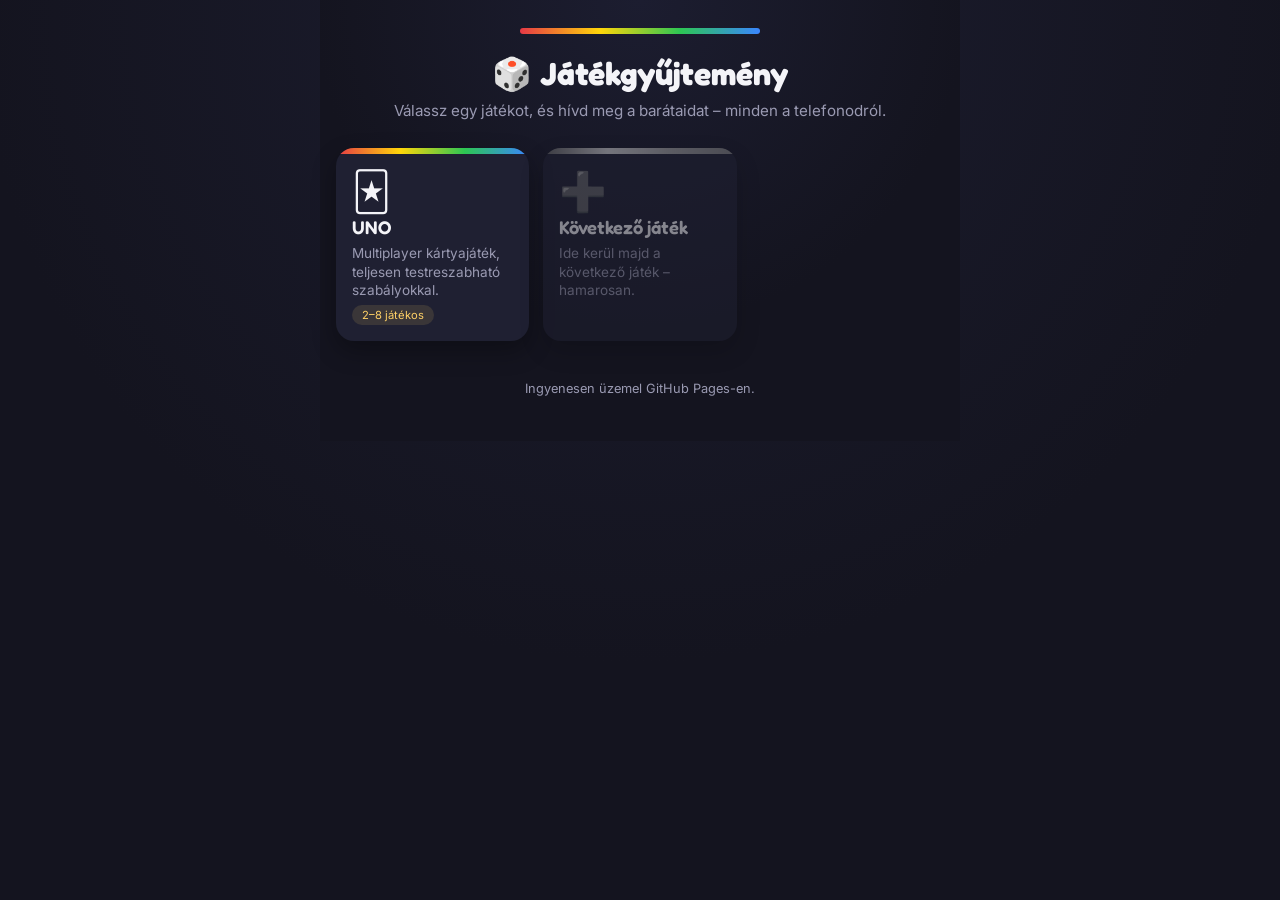
==== index.html @ 3f7d0cee "Add files via upload" ====
<!DOCTYPE html>
<html lang="hu">
<head>
  <meta charset="UTF-8">
  <meta name="viewport" content="width=device-width, initial-scale=1, maximum-scale=1">
  <title>Játékgyűjtemény</title>
  <link rel="preconnect" href="https://fonts.googleapis.com">
  <link href="https://fonts.googleapis.com/css2?family=Fredoka:wght@500;600;700&family=Inter:wght@400;500;600&display=swap" rel="stylesheet">
  <link rel="stylesheet" href="style.css">
</head>
<body>
  <header class="hub-header">
    <div class="stripe"></div>
    <h1>🎲 Játékgyűjtemény</h1>
    <p>Válassz egy játékot, és hívd meg a barátaidat – minden a telefonodról.</p>
  </header>

  <main class="game-grid">
    <!-- ============================================================
         ÚJ JÁTÉK HOZZÁADÁSA: másold ezt a <a class="game-tile"> blokkot,
         állítsd be a hivatkozást (href), az ikont és a leírást.
         ============================================================ -->
    <a class="game-tile" href="games/uno/index.html">
      <div class="tile-stripe"></div>
      <div class="tile-icon">🃏</div>
      <h2>UNO</h2>
      <p>Multiplayer kártyajáték, teljesen testreszabható szabályokkal.</p>
      <span class="tile-tag">2–8 játékos</span>
    </a>

    <div class="game-tile placeholder">
      <div class="tile-stripe"></div>
      <div class="tile-icon">➕</div>
      <h2>Következő játék</h2>
      <p>Ide kerül majd a következő játék – hamarosan.</p>
    </div>
  </main>

  <footer class="hub-footer">
    <p>Ingyenesen üzemel GitHub Pages-en.</p>
  </footer>
</body>
</html>
---- style.css ----
/* ============================================================================
   Játékgyűjtemény – főoldal stílusok
   ============================================================================ */

:root {
  --bg: #14141f;
  --surface: #1f2032;
  --surface-2: #2a2c45;
  --surface-3: #34374f;
  --text: #f4f4f8;
  --text-dim: #9a9ab2;
  --accent: #ffd166;

  --uno-red: #e63946;
  --uno-yellow: #ffd60a;
  --uno-green: #2dc653;
  --uno-blue: #3a86ff;

  --radius: 18px;
  --font-display: 'Fredoka', system-ui, sans-serif;
  --font-body: 'Inter', system-ui, sans-serif;
}

* { box-sizing: border-box; }

html, body {
  margin: 0;
  min-height: 100%;
  background: radial-gradient(circle at top, #1c1d30 0%, var(--bg) 60%);
  color: var(--text);
  font-family: var(--font-body);
}

body {
  padding: 0 16px 32px;
  max-width: 640px;
  margin: 0 auto;
}

h1, h2 { font-family: var(--font-display); margin: 0; }

/* ---------------------------------------------------------------------- */
/* Header                                                                   */
/* ---------------------------------------------------------------------- */
.hub-header {
  padding-top: 28px;
  text-align: center;
}
.hub-header .stripe {
  height: 6px;
  border-radius: 999px;
  margin: 0 auto 20px;
  max-width: 240px;
  background: linear-gradient(90deg, var(--uno-red), var(--uno-yellow), var(--uno-green), var(--uno-blue));
}
.hub-header h1 {
  font-size: 2rem;
  font-weight: 700;
}
.hub-header p {
  color: var(--text-dim);
  margin-top: 8px;
  font-size: 0.95rem;
}

/* ---------------------------------------------------------------------- */
/* Game grid                                                                */
/* ---------------------------------------------------------------------- */
.game-grid {
  display: grid;
  grid-template-columns: repeat(auto-fill, minmax(150px, 1fr));
  gap: 14px;
  margin-top: 28px;
}

.game-tile {
  position: relative;
  display: flex;
  flex-direction: column;
  align-items: flex-start;
  gap: 6px;
  background: var(--surface);
  border-radius: var(--radius);
  padding: 18px 16px 16px;
  text-decoration: none;
  color: var(--text);
  overflow: hidden;
  box-shadow: 0 10px 24px rgba(0,0,0,0.3);
  transition: transform 0.15s ease, box-shadow 0.15s ease;
  min-height: 150px;
}
.game-tile:active {
  transform: scale(0.97);
}
@media (hover: hover) {
  .game-tile:not(.placeholder):hover {
    transform: translateY(-4px) rotate(-1deg);
    box-shadow: 0 16px 30px rgba(0,0,0,0.4);
  }
}

.tile-stripe {
  position: absolute;
  top: 0; left: 0; right: 0;
  height: 6px;
  background: linear-gradient(90deg, var(--uno-red), var(--uno-yellow), var(--uno-green), var(--uno-blue));
}

.tile-icon {
  font-size: 2.4rem;
  line-height: 1;
  margin-top: 6px;
}

.game-tile h2 {
  font-size: 1.15rem;
  font-weight: 600;
}

.game-tile p {
  color: var(--text-dim);
  font-size: 0.85rem;
  margin: 0;
  line-height: 1.35;
}

.tile-tag {
  margin-top: auto;
  font-size: 0.7rem;
  color: var(--accent);
  background: rgba(255, 209, 102, 0.12);
  padding: 3px 10px;
  border-radius: 999px;
}

.game-tile.placeholder {
  opacity: 0.5;
  cursor: default;
}
.game-tile.placeholder .tile-stripe {
  filter: grayscale(1);
}

/* ---------------------------------------------------------------------- */
/* Footer                                                                   */
/* ---------------------------------------------------------------------- */
.hub-footer {
  text-align: center;
  color: var(--text-dim);
  font-size: 0.8rem;
  margin-top: 40px;
}
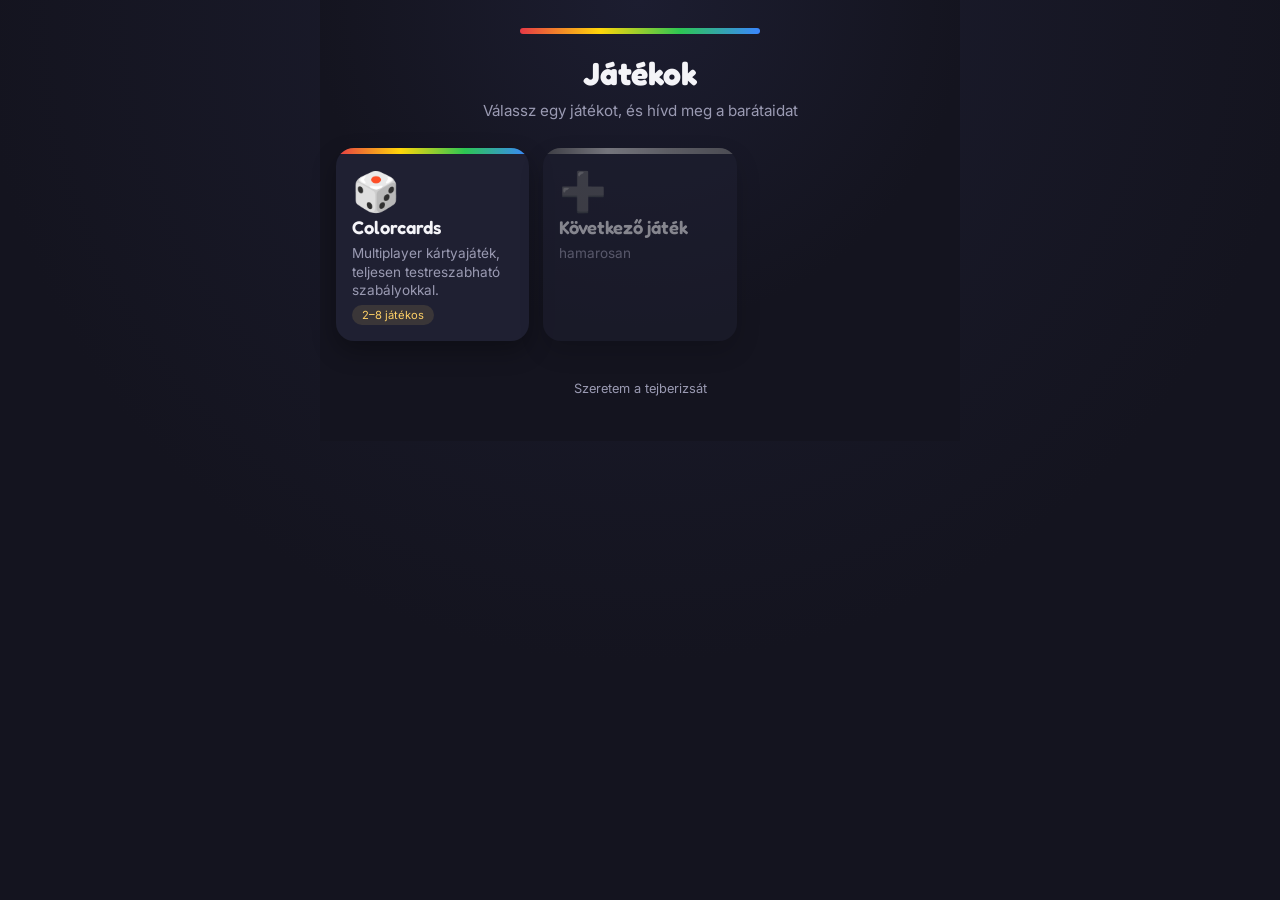
==== commit 47f19c85: "Update game titles and footer text in index.html" ====
--- a/index.html
+++ b/index.html
@@ -3,7 +3,7 @@
 <head>
   <meta charset="UTF-8">
   <meta name="viewport" content="width=device-width, initial-scale=1, maximum-scale=1">
-  <title>Játékgyűjtemény</title>
+  <title>Gamecorner</title>
   <link rel="preconnect" href="https://fonts.googleapis.com">
   <link href="https://fonts.googleapis.com/css2?family=Fredoka:wght@500;600;700&family=Inter:wght@400;500;600&display=swap" rel="stylesheet">
   <link rel="stylesheet" href="style.css">
@@ -11,8 +11,8 @@
 <body>
   <header class="hub-header">
     <div class="stripe"></div>
-    <h1>🎲 Játékgyűjtemény</h1>
-    <p>Válassz egy játékot, és hívd meg a barátaidat – minden a telefonodról.</p>
+    <h1>Játékok</h1>
+    <p>Válassz egy játékot, és hívd meg a barátaidat</p>
   </header>
 
   <main class="game-grid">
@@ -22,8 +22,8 @@
          ============================================================ -->
     <a class="game-tile" href="games/uno/index.html">
       <div class="tile-stripe"></div>
-      <div class="tile-icon">🃏</div>
-      <h2>UNO</h2>
+      <div class="tile-icon">🎲</div>
+      <h2>Colorcards</h2>
       <p>Multiplayer kártyajáték, teljesen testreszabható szabályokkal.</p>
       <span class="tile-tag">2–8 játékos</span>
     </a>
@@ -32,12 +32,12 @@
       <div class="tile-stripe"></div>
       <div class="tile-icon">➕</div>
       <h2>Következő játék</h2>
-      <p>Ide kerül majd a következő játék – hamarosan.</p>
+      <p>hamarosan</p>
     </div>
   </main>
 
   <footer class="hub-footer">
-    <p>Ingyenesen üzemel GitHub Pages-en.</p>
+    <p>Szeretem a tejberizsát</p>
   </footer>
 </body>
 </html>
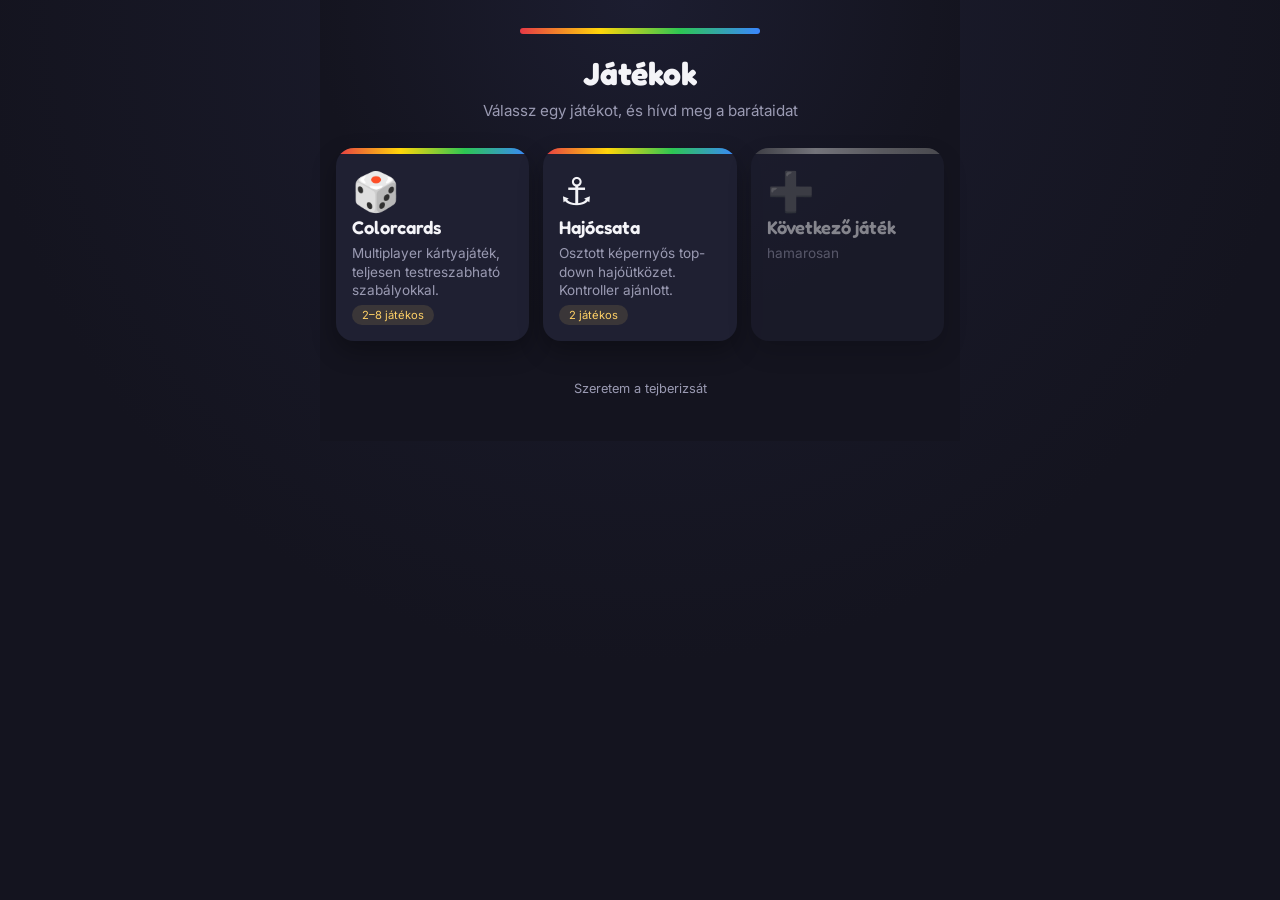
==== commit a3e86a36: "Add Battleships game tile to index.html" ====
--- a/index.html
+++ b/index.html
@@ -28,6 +28,14 @@
       <span class="tile-tag">2–8 játékos</span>
     </a>
 
+    <a class="game-tile" href="games/battleships/index.html">
+      <div class="tile-stripe"></div>
+      <div class="tile-icon">⚓</div>
+      <h2>Hajócsata</h2>
+      <p>Osztott képernyős top-down hajóütközet. Kontroller ajánlott.</p>
+      <span class="tile-tag">2 játékos</span>
+    </a>
+
     <div class="game-tile placeholder">
       <div class="tile-stripe"></div>
       <div class="tile-icon">➕</div>
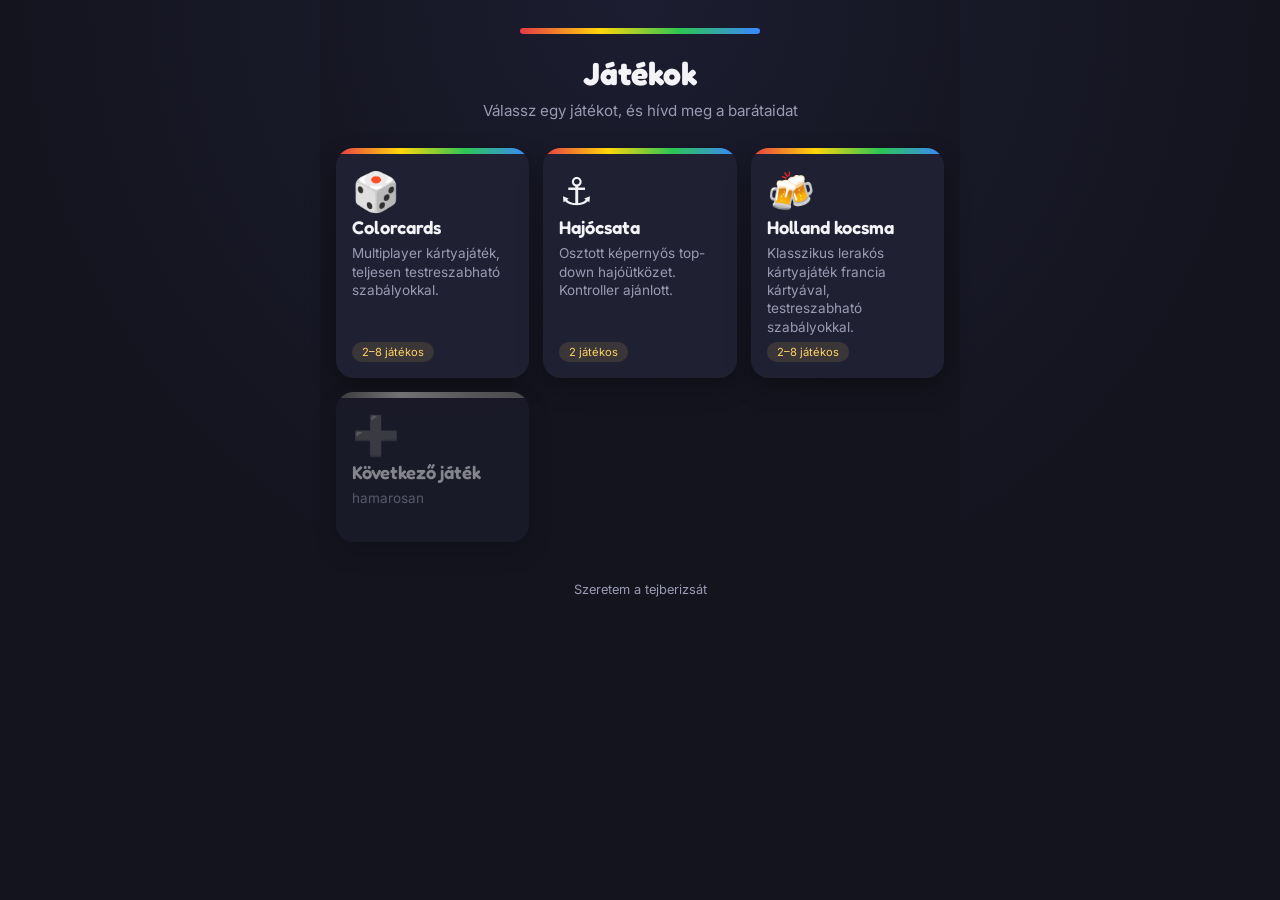
==== commit b156b91e: "Add files via upload" ====
--- a/index.html
+++ b/index.html
@@ -7,6 +7,16 @@
   <link rel="preconnect" href="https://fonts.googleapis.com">
   <link href="https://fonts.googleapis.com/css2?family=Fredoka:wght@500;600;700&family=Inter:wght@400;500;600&display=swap" rel="stylesheet">
   <link rel="stylesheet" href="style.css">
+
+  <!-- App-szerű viselkedés (kezdőképernyőről indítva, böngészősáv nélkül).
+       Lásd a README "App mód" szakaszát a részletekért. -->
+  <link rel="manifest" href="manifest.json">
+  <meta name="theme-color" content="#14141f">
+  <meta name="mobile-web-app-capable" content="yes">
+  <meta name="apple-mobile-web-app-capable" content="yes">
+  <meta name="apple-mobile-web-app-status-bar-style" content="black-translucent">
+  <meta name="apple-mobile-web-app-title" content="Gamecorner">
+  <link rel="apple-touch-icon" href="icons/icon-192.png">
 </head>
 <body>
   <header class="hub-header">
@@ -36,6 +46,14 @@
       <span class="tile-tag">2 játékos</span>
     </a>
 
+    <a class="game-tile" href="games/hollandkocsma/index.html">
+      <div class="tile-stripe"></div>
+      <div class="tile-icon">🍻</div>
+      <h2>Holland kocsma</h2>
+      <p>Klasszikus lerakós kártyajáték francia kártyával, testreszabható szabályokkal.</p>
+      <span class="tile-tag">2–8 játékos</span>
+    </a>
+
     <div class="game-tile placeholder">
       <div class="tile-stripe"></div>
       <div class="tile-icon">➕</div>
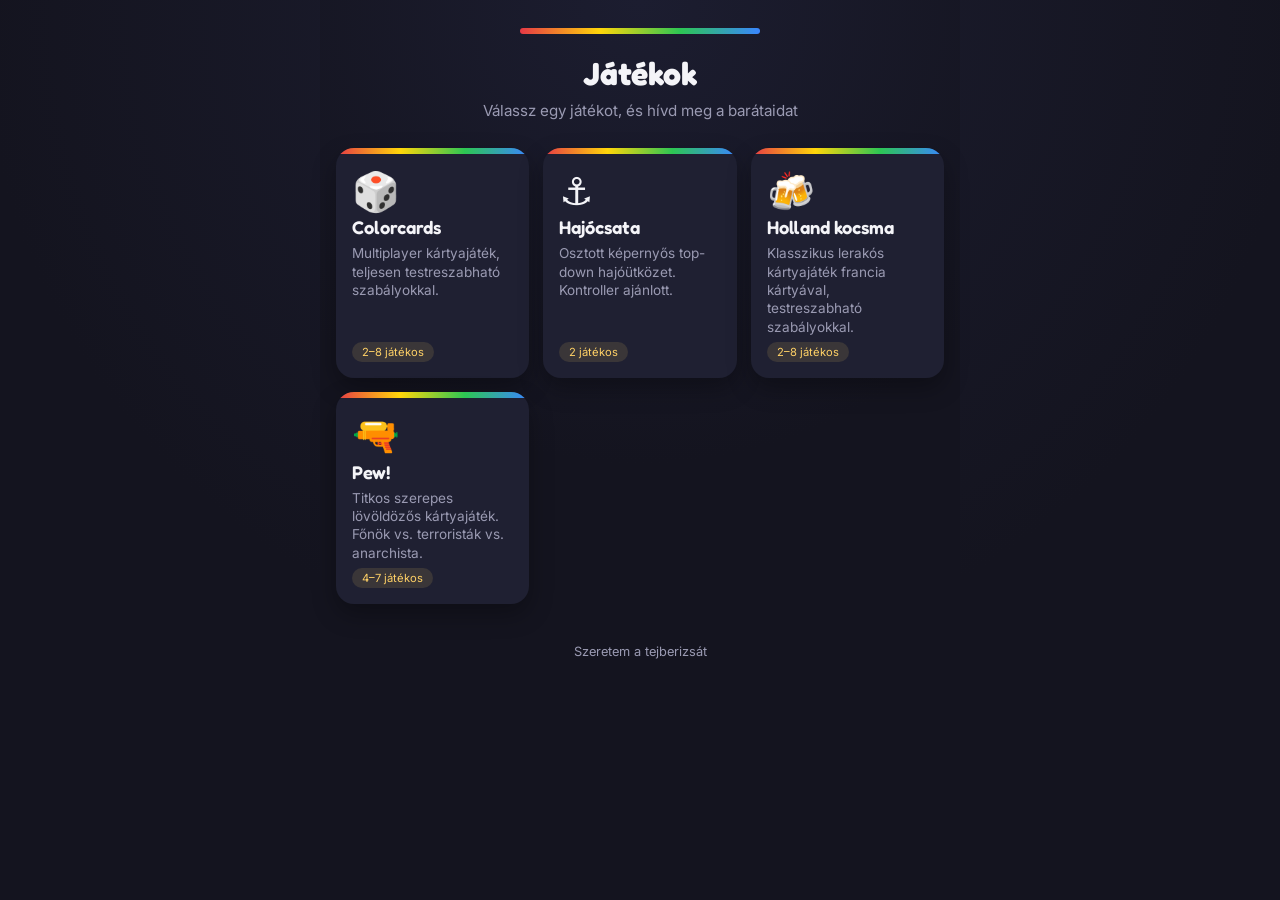
==== commit 4f195dd6: "Add files via upload" ====
--- a/index.html
+++ b/index.html
@@ -54,12 +54,13 @@
       <span class="tile-tag">2–8 játékos</span>
     </a>
 
-    <div class="game-tile placeholder">
+    <a class="game-tile" href="games/pew/index.html">
       <div class="tile-stripe"></div>
-      <div class="tile-icon">➕</div>
-      <h2>Következő játék</h2>
-      <p>hamarosan</p>
-    </div>
+      <div class="tile-icon">🔫</div>
+      <h2>Pew!</h2>
+      <p>Titkos szerepes lövöldözős kártyajáték. Főnök vs. terroristák vs. anarchista.</p>
+      <span class="tile-tag">4–7 játékos</span>
+    </a>
   </main>
 
   <footer class="hub-footer">
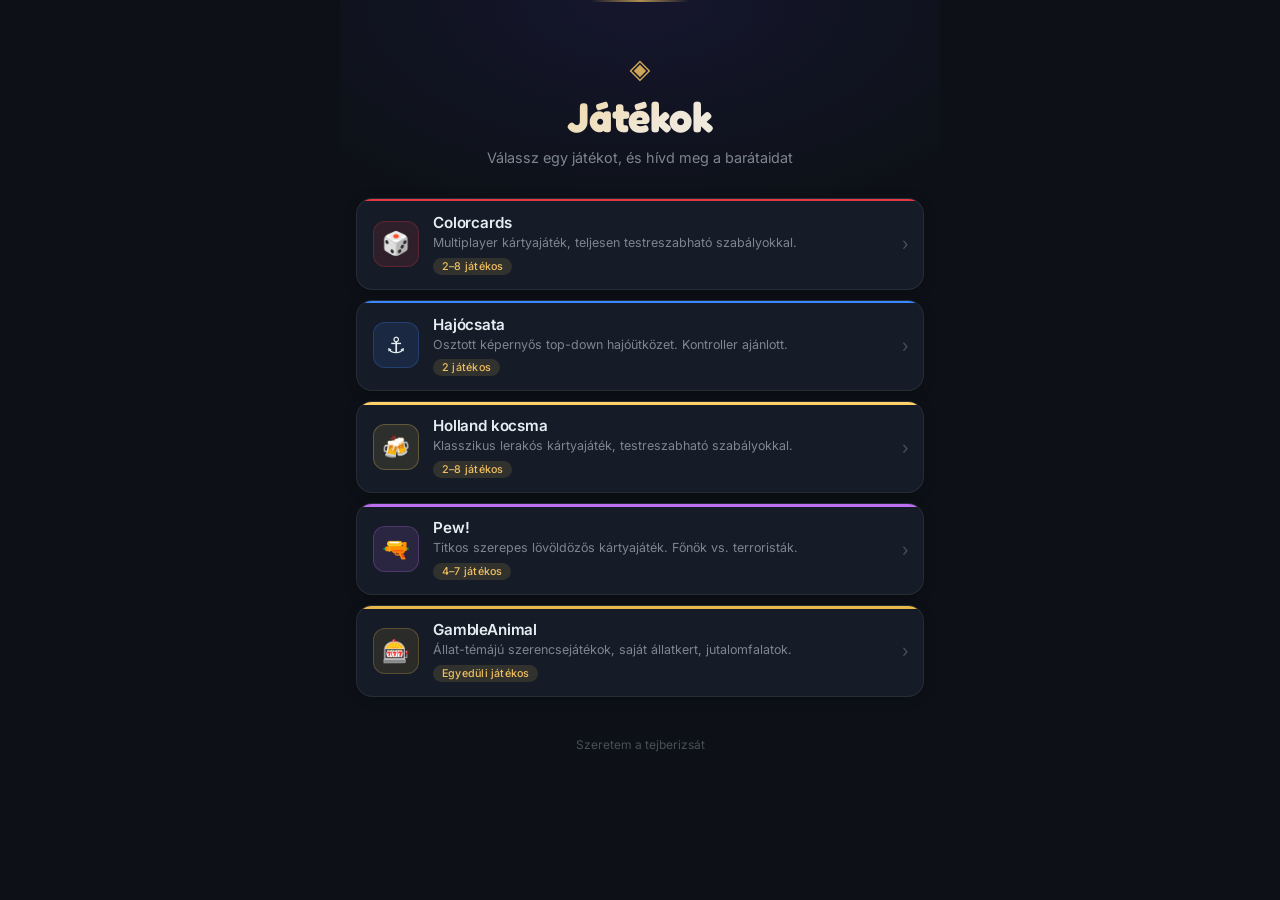
==== commit 135fe7e2: "Add files via upload" ====
--- a/index.html
+++ b/index.html
@@ -11,7 +11,7 @@
   <!-- App-szerű viselkedés (kezdőképernyőről indítva, böngészősáv nélkül).
        Lásd a README "App mód" szakaszát a részletekért. -->
   <link rel="manifest" href="manifest.json">
-  <meta name="theme-color" content="#14141f">
+  <meta name="theme-color" content="#0d1117">
   <meta name="mobile-web-app-capable" content="yes">
   <meta name="apple-mobile-web-app-capable" content="yes">
   <meta name="apple-mobile-web-app-status-bar-style" content="black-translucent">
@@ -19,52 +19,196 @@
   <link rel="apple-touch-icon" href="icons/icon-192.png">
 </head>
 <body>
+
+  <!-- ================================================================
+       Dev overlay – játékok láthatósága
+       A "Játékok" feliratot 10× megnyomva jelenik meg.
+       ================================================================ -->
+  <div id="dev-overlay" class="dev-overlay" aria-hidden="true">
+    <div class="dev-sheet" role="dialog" aria-modal="true" aria-label="Fejlesztői beállítások">
+      <div class="dev-sheet-header">
+        <span class="dev-badge">DEV</span>
+        <h3>Játékok láthatósága</h3>
+        <button class="dev-close-btn" id="dev-close" aria-label="Bezárás">✕</button>
+      </div>
+      <ul class="dev-game-list" id="dev-game-list" role="list"></ul>
+    </div>
+  </div>
+
+  <!-- ================================================================
+       Fejléc
+       ================================================================ -->
   <header class="hub-header">
-    <div class="stripe"></div>
-    <h1>Játékok</h1>
+    <div class="hub-glow-line" aria-hidden="true"></div>
+    <span class="hub-logo" aria-hidden="true">◈</span>
+    <h1 id="hub-title" title="Kattints 10× a dev menüért">Játékok</h1>
     <p>Válassz egy játékot, és hívd meg a barátaidat</p>
   </header>
 
-  <main class="game-grid">
-    <!-- ============================================================
-         ÚJ JÁTÉK HOZZÁADÁSA: másold ezt a <a class="game-tile"> blokkot,
-         állítsd be a hivatkozást (href), az ikont és a leírást.
-         ============================================================ -->
-    <a class="game-tile" href="games/uno/index.html">
-      <div class="tile-stripe"></div>
-      <div class="tile-icon">🎲</div>
-      <h2>Colorcards</h2>
-      <p>Multiplayer kártyajáték, teljesen testreszabható szabályokkal.</p>
-      <span class="tile-tag">2–8 játékos</span>
-    </a>
-
-    <a class="game-tile" href="games/battleships/index.html">
-      <div class="tile-stripe"></div>
-      <div class="tile-icon">⚓</div>
-      <h2>Hajócsata</h2>
-      <p>Osztott képernyős top-down hajóütközet. Kontroller ajánlott.</p>
-      <span class="tile-tag">2 játékos</span>
-    </a>
-
-    <a class="game-tile" href="games/hollandkocsma/index.html">
-      <div class="tile-stripe"></div>
-      <div class="tile-icon">🍻</div>
-      <h2>Holland kocsma</h2>
-      <p>Klasszikus lerakós kártyajáték francia kártyával, testreszabható szabályokkal.</p>
-      <span class="tile-tag">2–8 játékos</span>
-    </a>
-
-    <a class="game-tile" href="games/pew/index.html">
-      <div class="tile-stripe"></div>
-      <div class="tile-icon">🔫</div>
-      <h2>Pew!</h2>
-      <p>Titkos szerepes lövöldözős kártyajáték. Főnök vs. terroristák vs. anarchista.</p>
-      <span class="tile-tag">4–7 játékos</span>
-    </a>
+  <!-- ================================================================
+       Játéklista
+       ÚJ JÁTÉK HOZZÁADÁSA: másold az <a class="game-tile"> blokkot,
+       adj neki egyedi id="tile-XXX" attribútumot (a dev menühöz),
+       és írd be a href, data-color, ikont, nevet és leírást.
+       ================================================================ -->
+  <main class="game-list" id="game-list">
+
+    <a class="game-tile" id="tile-colorcards" href="games/uno/index.html" data-color="#e63946">
+      <div class="tile-accent-bar"></div>
+      <div class="tile-main">
+        <div class="tile-icon-wrap" style="background:rgba(230,57,70,.12); border-color:rgba(230,57,70,.25)">🎲</div>
+        <div class="tile-text">
+          <h2>Colorcards</h2>
+          <p>Multiplayer kártyajáték, teljesen testreszabható szabályokkal.</p>
+          <span class="tile-tag">2–8 játékos</span>
+        </div>
+      </div>
+      <span class="tile-arrow" aria-hidden="true">›</span>
+    </a>
+
+    <a class="game-tile" id="tile-battleships" href="games/battleships/index.html" data-color="#3a86ff">
+      <div class="tile-accent-bar"></div>
+      <div class="tile-main">
+        <div class="tile-icon-wrap" style="background:rgba(58,134,255,.12); border-color:rgba(58,134,255,.25)">⚓</div>
+        <div class="tile-text">
+          <h2>Hajócsata</h2>
+          <p>Osztott képernyős top-down hajóütközet. Kontroller ajánlott.</p>
+          <span class="tile-tag">2 játékos</span>
+        </div>
+      </div>
+      <span class="tile-arrow" aria-hidden="true">›</span>
+    </a>
+
+    <a class="game-tile" id="tile-hollandkocsma" href="games/hollandkocsma/index.html" data-color="#ffd166">
+      <div class="tile-accent-bar"></div>
+      <div class="tile-main">
+        <div class="tile-icon-wrap" style="background:rgba(255,209,102,.1); border-color:rgba(255,209,102,.25)">🍻</div>
+        <div class="tile-text">
+          <h2>Holland kocsma</h2>
+          <p>Klasszikus lerakós kártyajáték, testreszabható szabályokkal.</p>
+          <span class="tile-tag">2–8 játékos</span>
+        </div>
+      </div>
+      <span class="tile-arrow" aria-hidden="true">›</span>
+    </a>
+
+    <a class="game-tile" id="tile-pew" href="games/pew/index.html" data-color="#bc6ff1">
+      <div class="tile-accent-bar"></div>
+      <div class="tile-main">
+        <div class="tile-icon-wrap" style="background:rgba(188,111,241,.12); border-color:rgba(188,111,241,.25)">🔫</div>
+        <div class="tile-text">
+          <h2>Pew!</h2>
+          <p>Titkos szerepes lövöldözős kártyajáték. Főnök vs. terroristák.</p>
+          <span class="tile-tag">4–7 játékos</span>
+        </div>
+      </div>
+      <span class="tile-arrow" aria-hidden="true">›</span>
+    </a>
+
+    <a class="game-tile" id="tile-gambleanimal" href="games/gambleanimal/index.html" data-color="#e8b84b">
+      <div class="tile-accent-bar"></div>
+      <div class="tile-main">
+        <div class="tile-icon-wrap" style="background:rgba(232,184,75,.1); border-color:rgba(232,184,75,.25)">🎰</div>
+        <div class="tile-text">
+          <h2>GambleAnimal</h2>
+          <p>Állat-témájú szerencsejátékok, saját állatkert, jutalomfalatok.</p>
+          <span class="tile-tag">Egyedüli játékos</span>
+        </div>
+      </div>
+      <span class="tile-arrow" aria-hidden="true">›</span>
+    </a>
+
   </main>
 
   <footer class="hub-footer">
     <p>Szeretem a tejberizsát</p>
   </footer>
+
+  <script>
+    /* ──────────────────────────────────────────────────────────
+       Dev menü – játékok elrejtése/megjelenítése
+       ────────────────────────────────────────────────────────── */
+    const GAMES = [
+      { id: 'colorcards',    label: 'Colorcards' },
+      { id: 'battleships',   label: 'Hajócsata' },
+      { id: 'hollandkocsma', label: 'Holland kocsma' },
+      { id: 'pew',           label: 'Pew!' },
+      { id: 'gambleanimal',  label: 'GambleAnimal' },
+    ];
+
+    // hidden = { "colorcards": true, "pew": true, … }
+    let hidden = {};
+    try { hidden = JSON.parse(localStorage.getItem('gc-hidden') || '{}'); } catch (_) {}
+
+    function applyVisibility() {
+      GAMES.forEach(({ id }) => {
+        const el = document.getElementById('tile-' + id);
+        if (el) el.hidden = !!hidden[id];
+      });
+    }
+
+    function buildDevList() {
+      const list = document.getElementById('dev-game-list');
+      list.innerHTML = '';
+      GAMES.forEach(({ id, label }) => {
+        const li = document.createElement('li');
+        li.className = 'dev-game-row';
+        li.role = 'listitem';
+        const lbl = document.createElement('label');
+        lbl.className = 'dev-game-label';
+        const cb = document.createElement('input');
+        cb.type = 'checkbox';
+        cb.checked = !hidden[id];
+        cb.dataset.id = id;
+        cb.addEventListener('change', e => {
+          hidden[e.target.dataset.id] = !e.target.checked;
+          localStorage.setItem('gc-hidden', JSON.stringify(hidden));
+          applyVisibility();
+        });
+        const span = document.createElement('span');
+        span.textContent = label;
+        lbl.append(span, cb);
+        li.appendChild(lbl);
+        list.appendChild(li);
+      });
+    }
+
+    const overlay = document.getElementById('dev-overlay');
+
+    function openDevMenu() {
+      buildDevList();
+      overlay.classList.add('open');
+      overlay.setAttribute('aria-hidden', 'false');
+      document.getElementById('dev-close').focus();
+    }
+
+    function closeDevMenu() {
+      overlay.classList.remove('open');
+      overlay.setAttribute('aria-hidden', 'true');
+    }
+
+    document.getElementById('dev-close').addEventListener('click', closeDevMenu);
+    overlay.addEventListener('click', e => { if (e.target === overlay) closeDevMenu(); });
+    document.addEventListener('keydown', e => { if (e.key === 'Escape') closeDevMenu(); });
+
+    /* 10× koppintás a főcímen – dev menü feloldása */
+    let tapCount = 0, tapTimer;
+    document.getElementById('hub-title').addEventListener('click', () => {
+      tapCount++;
+      clearTimeout(tapTimer);
+      tapTimer = setTimeout(() => { tapCount = 0; }, 2500);
+      if (tapCount >= 10) { tapCount = 0; openDevMenu(); }
+    });
+
+    /* Minden game-tile data-color → accent-bar szín beállítása */
+    document.querySelectorAll('.game-tile[data-color]').forEach(tile => {
+      const bar = tile.querySelector('.tile-accent-bar');
+      if (bar) bar.style.background = tile.dataset.color;
+    });
+
+    /* Inicializálás */
+    applyVisibility();
+  </script>
+
 </body>
 </html>
--- a/style.css
+++ b/style.css
@@ -1,152 +1,332 @@
 /* ============================================================================
-   Játékgyűjtemény – főoldal stílusok
+   Gamecorner – főoldal stílusok (elegáns téma)
    ============================================================================ */
 
 :root {
-  --bg: #14141f;
-  --surface: #1f2032;
-  --surface-2: #2a2c45;
-  --surface-3: #34374f;
-  --text: #f4f4f8;
-  --text-dim: #9a9ab2;
-  --accent: #ffd166;
-
-  --uno-red: #e63946;
-  --uno-yellow: #ffd60a;
-  --uno-green: #2dc653;
-  --uno-blue: #3a86ff;
-
-  --radius: 18px;
-  --font-display: 'Fredoka', system-ui, sans-serif;
-  --font-body: 'Inter', system-ui, sans-serif;
-}
-
-* { box-sizing: border-box; }
+  /* Alap paletta */
+  --bg:          #0d1117;
+  --surface:     #161c27;
+  --surface-2:   #1c2333;
+  --surface-3:   #212d40;
+  --border:      rgba(255,255,255,.07);
+  --border-2:    rgba(255,255,255,.13);
+
+  /* Szöveg */
+  --text:        #e6edf3;
+  --text-dim:    #7d8590;
+  --text-muted:  #484f58;
+
+  /* Accent */
+  --gold:        #f0c060;
+  --gold-dim:    rgba(240,192,96,.12);
+
+  /* Forma */
+  --radius:      16px;
+  --font-display:'Fredoka', system-ui, sans-serif;
+  --font-body:   'Inter', system-ui, sans-serif;
+}
+
+*, *::before, *::after { box-sizing: border-box; margin: 0; padding: 0; }
 
 html, body {
-  margin: 0;
   min-height: 100%;
-  background: radial-gradient(circle at top, #1c1d30 0%, var(--bg) 60%);
+  font-family: var(--font-body);
+  background: var(--bg);
   color: var(--text);
-  font-family: var(--font-body);
+  -webkit-font-smoothing: antialiased;
 }
 
 body {
-  padding: 0 16px 32px;
-  max-width: 640px;
+  max-width: 600px;
   margin: 0 auto;
-}
-
-h1, h2 { font-family: var(--font-display); margin: 0; }
-
-/* ---------------------------------------------------------------------- */
-/* Header                                                                   */
-/* ---------------------------------------------------------------------- */
+  padding: 0 16px 48px;
+  background:
+    radial-gradient(ellipse 100% 40% at 50% 0%, rgba(75,55,185,.14) 0%, transparent 70%),
+    var(--bg);
+}
+
+h1, h2, h3 { font-family: var(--font-display); margin: 0; }
+
+/* ─── Fejléc ─────────────────────────────────────────────────────────────── */
 .hub-header {
-  padding-top: 28px;
+  padding-top: 52px;
   text-align: center;
-}
-.hub-header .stripe {
-  height: 6px;
+  position: relative;
+}
+
+.hub-glow-line {
+  position: absolute;
+  top: 0;
+  left: 50%;
+  transform: translateX(-50%);
+  width: 100px;
+  height: 2px;
+  background: linear-gradient(90deg, transparent, var(--gold), transparent);
   border-radius: 999px;
-  margin: 0 auto 20px;
-  max-width: 240px;
-  background: linear-gradient(90deg, var(--uno-red), var(--uno-yellow), var(--uno-green), var(--uno-blue));
-}
+  opacity: .7;
+}
+
+.hub-logo {
+  display: block;
+  font-size: 1.7rem;
+  color: var(--gold);
+  margin-bottom: 10px;
+  opacity: .85;
+}
+
 .hub-header h1 {
-  font-size: 2rem;
+  font-size: 2.6rem;
   font-weight: 700;
-}
+  letter-spacing: -.01em;
+  /* arány-gradiens cím */
+  background: linear-gradient(145deg, var(--gold) 0%, #f0e8d8 55%, var(--text) 100%);
+  -webkit-background-clip: text;
+  -webkit-text-fill-color: transparent;
+  background-clip: text;
+  cursor: default;
+  user-select: none;
+  line-height: 1.05;
+}
+
 .hub-header p {
   color: var(--text-dim);
-  margin-top: 8px;
-  font-size: 0.95rem;
-}
-
-/* ---------------------------------------------------------------------- */
-/* Game grid                                                                */
-/* ---------------------------------------------------------------------- */
-.game-grid {
-  display: grid;
-  grid-template-columns: repeat(auto-fill, minmax(150px, 1fr));
-  gap: 14px;
-  margin-top: 28px;
+  margin-top: 10px;
+  font-size: .9rem;
+}
+
+/* ─── Játéklista ─────────────────────────────────────────────────────────── */
+.game-list {
+  display: flex;
+  flex-direction: column;
+  gap: 10px;
+  margin-top: 32px;
 }
 
 .game-tile {
   position: relative;
   display: flex;
-  flex-direction: column;
-  align-items: flex-start;
-  gap: 6px;
+  align-items: center;
+  gap: 0;
   background: var(--surface);
+  border: 1px solid var(--border);
   border-radius: var(--radius);
-  padding: 18px 16px 16px;
+  overflow: hidden;
   text-decoration: none;
   color: var(--text);
-  overflow: hidden;
-  box-shadow: 0 10px 24px rgba(0,0,0,0.3);
-  transition: transform 0.15s ease, box-shadow 0.15s ease;
-  min-height: 150px;
-}
-.game-tile:active {
-  transform: scale(0.97);
-}
+  transition: background .15s, box-shadow .15s, border-color .15s, transform .12s;
+  box-shadow: 0 2px 12px rgba(0,0,0,.28);
+}
+
+.game-tile[hidden] { display: none; }
+.game-tile:active { transform: scale(.98); }
+
 @media (hover: hover) {
-  .game-tile:not(.placeholder):hover {
-    transform: translateY(-4px) rotate(-1deg);
-    box-shadow: 0 16px 30px rgba(0,0,0,0.4);
+  .game-tile:hover {
+    background: var(--surface-2);
+    border-color: var(--border-2);
+    box-shadow: 0 6px 24px rgba(0,0,0,.4);
   }
 }
 
-.tile-stripe {
+/* Vékony szín-sáv a tetején (játékonként egyedi szín, JS állítja be) */
+.tile-accent-bar {
   position: absolute;
   top: 0; left: 0; right: 0;
-  height: 6px;
-  background: linear-gradient(90deg, var(--uno-red), var(--uno-yellow), var(--uno-green), var(--uno-blue));
-}
-
-.tile-icon {
-  font-size: 2.4rem;
+  height: 2.5px;
+}
+
+.tile-main {
+  display: flex;
+  align-items: center;
+  gap: 14px;
+  padding: 14px 10px 14px 16px;
+  flex: 1;
+  min-width: 0;
+}
+
+.tile-icon-wrap {
+  flex-shrink: 0;
+  width: 46px;
+  height: 46px;
+  border-radius: 12px;
+  border: 1px solid transparent;
+  display: flex;
+  align-items: center;
+  justify-content: center;
+  font-size: 1.4rem;
   line-height: 1;
+}
+
+.tile-text { flex: 1; min-width: 0; }
+
+.tile-text h2 {
+  font-size: .95rem;
+  font-weight: 600;
+  letter-spacing: -.01em;
+  white-space: nowrap;
+  overflow: hidden;
+  text-overflow: ellipsis;
+  font-family: var(--font-body);
+}
+
+.tile-text p {
+  color: var(--text-dim);
+  font-size: .78rem;
+  margin-top: 3px;
+  line-height: 1.35;
+  overflow: hidden;
+  display: -webkit-box;
+  -webkit-line-clamp: 2;
+  -webkit-box-orient: vertical;
+}
+
+.tile-tag {
+  display: inline-block;
   margin-top: 6px;
-}
-
-.game-tile h2 {
-  font-size: 1.15rem;
+  font-size: .67rem;
+  font-weight: 500;
+  color: var(--gold);
+  background: var(--gold-dim);
+  padding: 2px 9px;
+  border-radius: 999px;
+  letter-spacing: .02em;
+}
+
+.tile-arrow {
+  flex-shrink: 0;
+  padding: 0 14px 0 6px;
+  color: var(--text-muted);
+  font-size: 1.1rem;
+}
+
+/* ─── Dev overlay (alulról felúszó lap) ──────────────────────────────────── */
+.dev-overlay {
+  position: fixed;
+  inset: 0;
+  background: rgba(0,0,0,.65);
+  backdrop-filter: blur(6px);
+  -webkit-backdrop-filter: blur(6px);
+  display: flex;
+  align-items: flex-end;
+  justify-content: center;
+  padding: 16px;
+  z-index: 9999;
+  opacity: 0;
+  pointer-events: none;
+  transition: opacity .2s;
+}
+
+.dev-overlay.open {
+  opacity: 1;
+  pointer-events: auto;
+}
+
+.dev-sheet {
+  width: 100%;
+  max-width: 460px;
+  background: var(--surface-2);
+  border: 1px solid var(--border-2);
+  border-radius: 20px;
+  padding: 22px 20px 28px;
+  box-shadow: 0 -8px 40px rgba(0,0,0,.5);
+  transform: translateY(16px);
+  transition: transform .2s cubic-bezier(.22,.9,.34,1);
+}
+
+.dev-overlay.open .dev-sheet {
+  transform: translateY(0);
+}
+
+.dev-sheet-header {
+  display: flex;
+  align-items: center;
+  gap: 10px;
+  margin-bottom: 18px;
+}
+
+.dev-badge {
+  background: var(--gold);
+  color: #0d1117;
+  font-family: var(--font-body);
+  font-size: .6rem;
+  font-weight: 700;
+  letter-spacing: .1em;
+  padding: 3px 7px;
+  border-radius: 6px;
+  flex-shrink: 0;
+}
+
+.dev-sheet-header h3 {
+  font-size: 1rem;
   font-weight: 600;
-}
-
-.game-tile p {
+  flex: 1;
+  font-family: var(--font-body);
+}
+
+.dev-close-btn {
+  width: 30px;
+  height: 30px;
+  border-radius: 50%;
+  border: 1px solid var(--border);
+  background: var(--surface-3);
   color: var(--text-dim);
-  font-size: 0.85rem;
-  margin: 0;
-  line-height: 1.35;
-}
-
-.tile-tag {
-  margin-top: auto;
-  font-size: 0.7rem;
-  color: var(--accent);
-  background: rgba(255, 209, 102, 0.12);
-  padding: 3px 10px;
-  border-radius: 999px;
-}
-
-.game-tile.placeholder {
-  opacity: 0.5;
-  cursor: default;
-}
-.game-tile.placeholder .tile-stripe {
-  filter: grayscale(1);
-}
-
-/* ---------------------------------------------------------------------- */
-/* Footer                                                                   */
-/* ---------------------------------------------------------------------- */
+  font-size: .9rem;
+  cursor: pointer;
+  display: flex;
+  align-items: center;
+  justify-content: center;
+  flex-shrink: 0;
+}
+.dev-close-btn:hover { color: var(--text); }
+
+.dev-game-list {
+  list-style: none;
+  display: flex;
+  flex-direction: column;
+  gap: 7px;
+}
+
+.dev-game-row {
+  border-radius: 11px;
+  overflow: hidden;
+}
+
+.dev-game-label {
+  display: flex;
+  align-items: center;
+  justify-content: space-between;
+  background: var(--surface-3);
+  padding: 12px 14px;
+  cursor: pointer;
+  font-size: .88rem;
+  font-weight: 500;
+  border: 1px solid transparent;
+  border-radius: 11px;
+  transition: border-color .15s;
+}
+
+.dev-game-label:has(input:checked) {
+  border-color: rgba(240,192,96,.22);
+}
+
+.dev-game-label input[type="checkbox"] {
+  width: 18px;
+  height: 18px;
+  accent-color: var(--gold);
+  cursor: pointer;
+  flex-shrink: 0;
+}
+
+/* ─── Lábléc ─────────────────────────────────────────────────────────────── */
 .hub-footer {
   text-align: center;
-  color: var(--text-dim);
-  font-size: 0.8rem;
+  color: var(--text-muted);
+  font-size: .75rem;
   margin-top: 40px;
 }
+
+/* ─── Kisebb képernyők ───────────────────────────────────────────────────── */
+@media (max-width: 360px) {
+  .hub-header h1 { font-size: 2.1rem; }
+  .tile-icon-wrap { width: 40px; height: 40px; font-size: 1.25rem; }
+}
